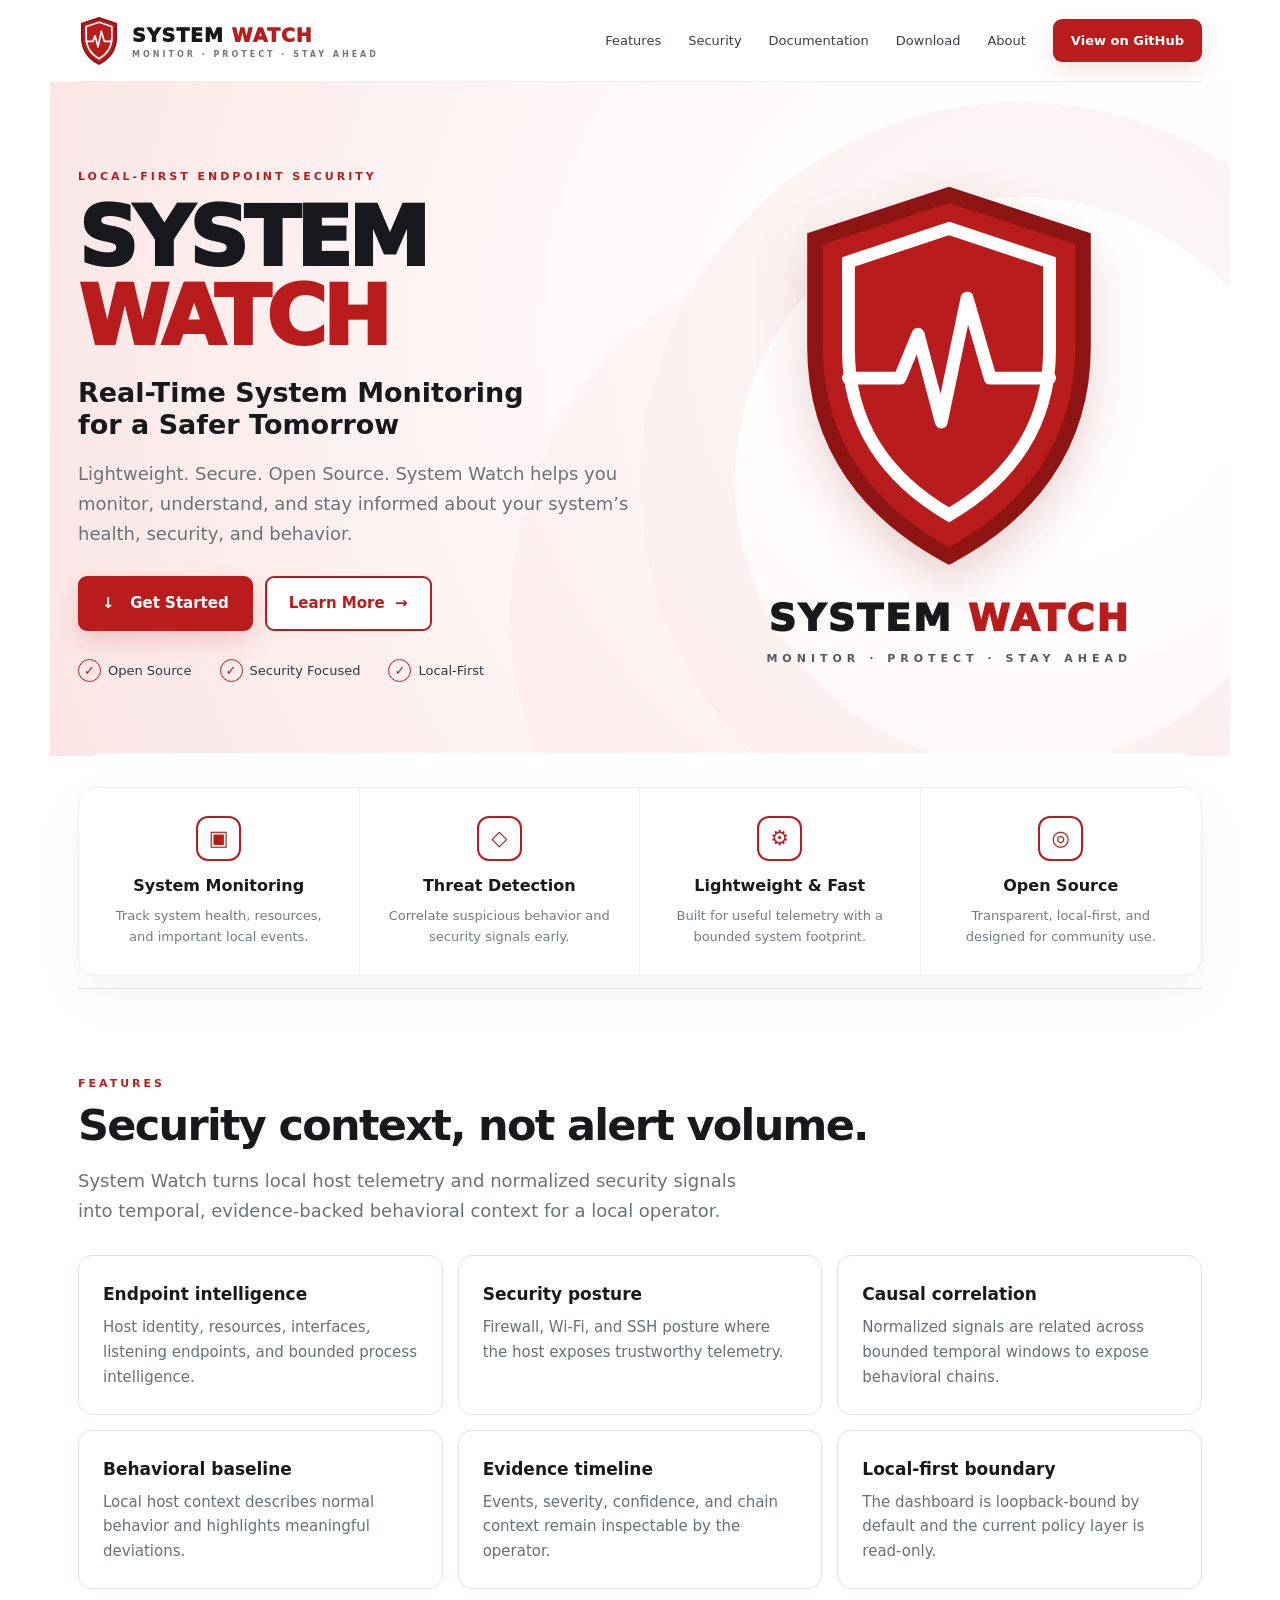
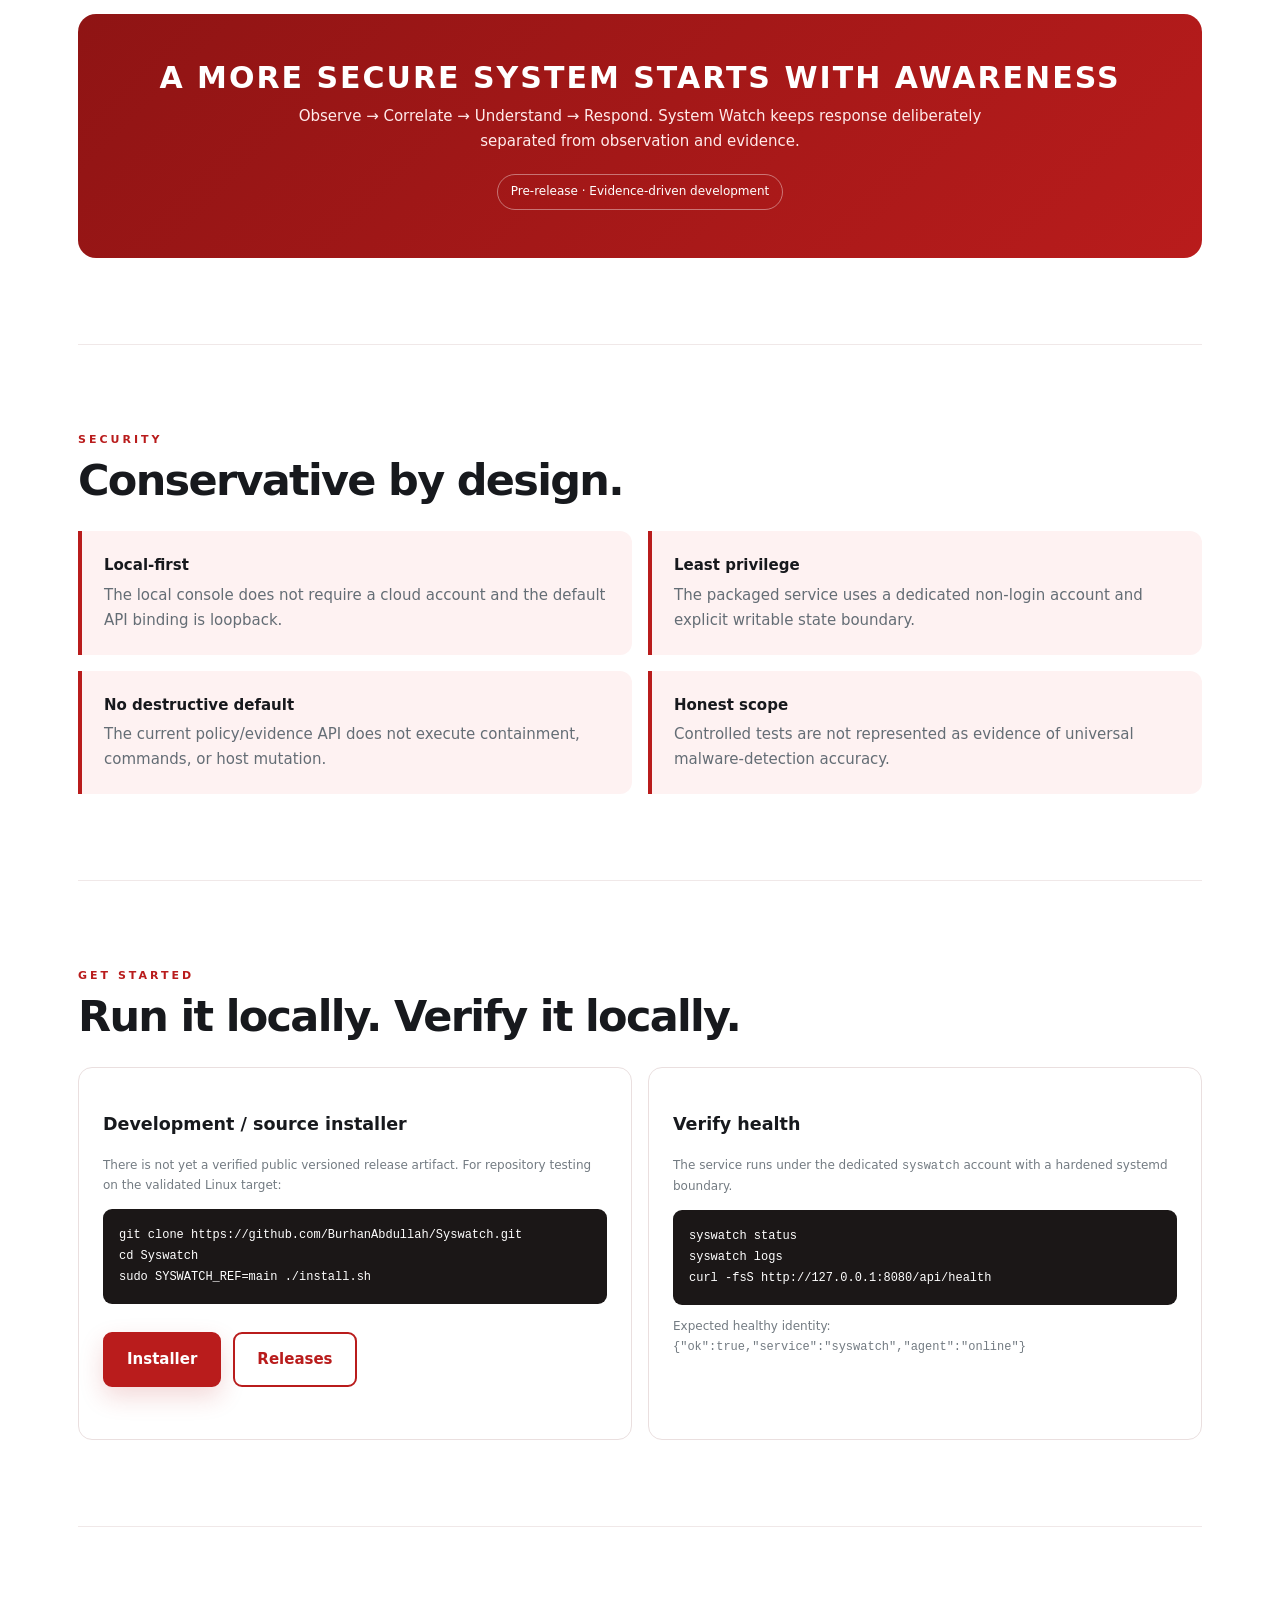
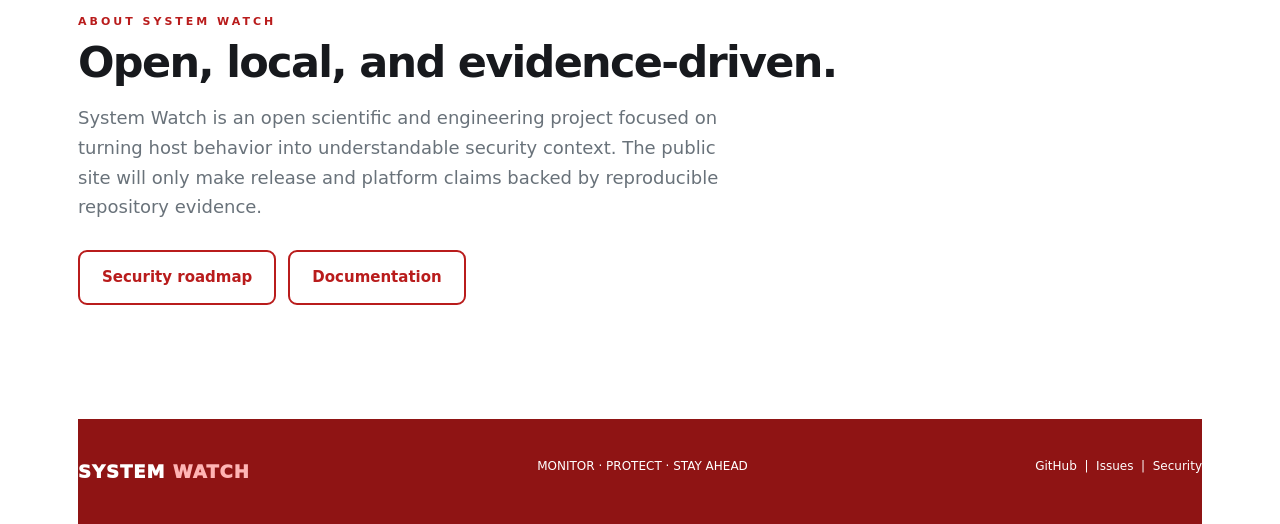
==== site/index.html @ 552bce1d "feat(site): redesign System Watch in red and white" ====
<!doctype html>
<html lang="en">
<head>
<meta charset="utf-8">
<meta name="viewport" content="width=device-width,initial-scale=1">
<meta name="description" content="System Watch — local-first endpoint security and host behavior monitoring.">
<meta name="theme-color" content="#b91c1c">
<meta name="referrer" content="no-referrer">
<title>System Watch — Monitor · Protect · Stay Ahead</title>
<style>
:root{--red:#b91c1c;--red-dark:#8f1414;--red-soft:#fef2f2;--ink:#17191d;--muted:#65707a;--line:#eadfdf;--white:#fff;--max:1180px}
*{box-sizing:border-box}html{scroll-behavior:smooth}body{margin:0;color:var(--ink);background:#fff;font:15px/1.65 Inter,ui-sans-serif,system-ui,-apple-system,BlinkMacSystemFont,"Segoe UI",sans-serif}a{color:inherit}a:focus-visible{outline:3px solid #ef4444;outline-offset:3px}.wrap{max-width:var(--max);margin:auto;padding:0 28px}nav{height:82px;display:flex;align-items:center;justify-content:space-between;border-bottom:1px solid #eee;background:#fff}.brand{display:flex;align-items:center;gap:12px;text-decoration:none}.brand img{width:42px;height:50px}.brand-text{font-size:19px;font-weight:950;letter-spacing:1px}.brand-text span{color:var(--red)}.brand-sub{display:block;font-size:8px;letter-spacing:3px;color:#777;font-weight:700;margin-top:-3px}.links{display:flex;gap:27px;align-items:center;font-size:13px;color:#394049}.links a{text-decoration:none}.links a:hover{color:var(--red)}.github{background:var(--red);color:#fff!important;padding:11px 18px;border-radius:9px;font-weight:800;box-shadow:0 8px 22px #b91c1c22}.hero{position:relative;overflow:hidden;margin:0 -28px;padding:86px 28px 74px;background:radial-gradient(circle at 83% 38%,#fff 0,#fff 20%,#fff7f7 48%,#fbe5e5 100%)}.hero:after{content:"";position:absolute;right:-170px;top:20px;width:570px;height:570px;border-radius:50%;border:95px solid #b91c1c0b;box-shadow:-130px 130px 0 #b91c1c06;pointer-events:none}.hero-inner{max-width:var(--max);margin:auto;display:grid;grid-template-columns:1.05fr .95fr;gap:60px;align-items:center;position:relative;z-index:1}.eyebrow{font-size:11px;font-weight:900;letter-spacing:3px;color:var(--red)}h1{font-size:clamp(50px,7vw,82px);line-height:.96;letter-spacing:-4px;margin:13px 0 20px;font-weight:950}h1 span{color:var(--red)}.tagline{font-size:27px;line-height:1.2;font-weight:800;max-width:610px;margin:0 0 17px}.lead{font-size:18px;color:#69727a;max-width:660px}.actions{display:flex;gap:12px;flex-wrap:wrap;margin:28px 0}.btn{display:inline-flex;align-items:center;justify-content:center;gap:8px;padding:13px 22px;border-radius:9px;text-decoration:none;font-weight:850;border:2px solid var(--red);color:var(--red);background:#fff}.btn.primary{background:var(--red);color:#fff;box-shadow:0 10px 24px #b91c1c2b}.trust{display:flex;gap:28px;flex-wrap:wrap;margin-top:28px;color:#303841;font-size:13px}.trust span:before{content:"✓";display:inline-flex;align-items:center;justify-content:center;width:21px;height:21px;border:1.5px solid var(--red);border-radius:50%;color:var(--red);font-weight:900;margin-right:7px}.logo-stage{text-align:center}.logo-stage img{width:min(330px,70%);filter:drop-shadow(0 20px 25px #8f141433)}.logo-word{font-size:38px;font-weight:950;letter-spacing:2px;margin-top:10px}.logo-word span{color:var(--red)}.logo-sub{font-size:11px;letter-spacing:5px;color:#525b63;font-weight:800}.features{background:#fff;border-radius:26px 26px 0 0;margin-top:-3px;position:relative;z-index:2;padding:34px 0 12px}.feature-grid{display:grid;grid-template-columns:repeat(4,1fr);border:1px solid #eee;border-radius:18px;box-shadow:0 18px 50px #1b10100d;background:#fff}.feature{padding:28px 24px;text-align:center;border-right:1px solid #eee}.feature:last-child{border-right:0}.icon{width:45px;height:45px;margin:0 auto 12px;border:2px solid var(--red);border-radius:12px;display:flex;align-items:center;justify-content:center;color:var(--red);font-size:21px;font-weight:900}.feature h3{margin:0 0 5px;font-size:16px}.feature p{margin:0;color:#727b83;font-size:13px}.section{padding:86px 0;border-top:1px solid #f0e8e8}.section h2{font-size:43px;line-height:1.08;letter-spacing:-1.7px;margin:8px 0 12px}.cards{display:grid;grid-template-columns:repeat(3,1fr);gap:15px;margin-top:30px}.card{padding:24px;border:1px solid var(--line);border-radius:14px;background:#fff}.card:hover{border-color:#e7aaaa;box-shadow:0 12px 35px #b91c1c0b}.card h3{margin:0 0 7px;font-size:17px}.card p{margin:0;color:var(--muted)}.red-band{margin:25px 0 0;background:linear-gradient(135deg,var(--red-dark),var(--red));color:#fff;border-radius:18px;padding:48px 35px;text-align:center}.red-band h2{margin:0 0 10px;font-size:30px;letter-spacing:2px}.red-band p{margin:0 auto;color:#ffeaea;max-width:700px}.status{display:inline-block;margin-top:20px;padding:7px 13px;border:1px solid #ffffff66;border-radius:999px;font-size:12px}.install{display:grid;grid-template-columns:1fr 1fr;gap:16px;margin-top:28px}.box{padding:24px;border:1px solid var(--line);border-radius:14px;background:#fff}.code{margin-top:13px;padding:16px;background:#1b1717;color:#fff;border-radius:9px;overflow:auto;font:12px/1.75 ui-monospace,SFMono-Regular,Consolas,monospace}.note{font-size:12px;color:#737b82}.limits{display:grid;grid-template-columns:repeat(2,1fr);gap:16px;margin-top:28px}.limit{padding:22px;border-left:4px solid var(--red);background:var(--red-soft);border-radius:0 12px 12px 0}.limit strong{display:block;margin-bottom:5px}.limit p{margin:0;color:#646d75}footer{margin-top:0;background:#8f1414;color:#fff;padding:38px 0}.footerline{display:flex;justify-content:space-between;gap:20px;flex-wrap:wrap;font-size:12px}.footerline a{text-decoration:none}.footer-brand{font-size:18px;font-weight:950;letter-spacing:1px}.footer-brand span{color:#ffb4b4}@media(max-width:850px){.links{display:none}.hero-inner,.install,.limits{grid-template-columns:1fr}.logo-stage{order:-1}.feature-grid{grid-template-columns:1fr 1fr}.feature:nth-child(2){border-right:0}.feature:nth-child(-n+2){border-bottom:1px solid #eee}.cards{grid-template-columns:1fr 1fr}}@media(max-width:560px){.wrap{padding:0 17px}.hero{margin:0 -17px;padding:58px 17px}.feature-grid,.cards,.limits{grid-template-columns:1fr}.feature{border-right:0!important;border-bottom:1px solid #eee}.feature:last-child{border-bottom:0}h1{font-size:52px;letter-spacing:-2.5px}.tagline{font-size:22px}.section{padding:62px 0}.section h2{font-size:35px}.trust{gap:12px;flex-direction:column}.logo-word{font-size:29px}.logo-stage img{width:220px}}@media(prefers-reduced-motion:reduce){html{scroll-behavior:auto}}
</style>
</head>
<body>
<div class="wrap">
<nav aria-label="Primary navigation"><a class="brand" href="#top"><img src="logo.svg" alt="System Watch shield logo"><span><span class="brand-text">SYSTEM <span>WATCH</span></span><span class="brand-sub">MONITOR · PROTECT · STAY AHEAD</span></span></a><div class="links"><a href="#product">Features</a><a href="#security">Security</a><a href="#install">Documentation</a><a href="#install">Download</a><a href="#about">About</a><a class="github" href="https://github.com/BurhanAbdullah/Syswatch">View on GitHub</a></div></nav>
<main id="top">
<section class="hero" aria-labelledby="hero-title"><div class="hero-inner"><div><div class="eyebrow">LOCAL-FIRST ENDPOINT SECURITY</div><h1 id="hero-title">SYSTEM <span>WATCH</span></h1><p class="tagline">Real-Time System Monitoring<br>for a Safer Tomorrow</p><p class="lead">Lightweight. Secure. Open Source. System Watch helps you monitor, understand, and stay informed about your system’s health, security, and behavior.</p><div class="actions"><a class="btn primary" href="#install">↓ &nbsp; Get Started</a><a class="btn" href="#product">Learn More &nbsp;→</a></div><div class="trust"><span>Open Source</span><span>Security Focused</span><span>Local-First</span></div></div><div class="logo-stage"><img src="logo.svg" alt="System Watch shield logo"><div class="logo-word">SYSTEM <span>WATCH</span></div><div class="logo-sub">MONITOR · PROTECT · STAY AHEAD</div></div></div></section>
<section class="features" aria-label="Highlights"><div class="feature-grid"><article class="feature"><div class="icon">▣</div><h3>System Monitoring</h3><p>Track system health, resources, and important local events.</p></article><article class="feature"><div class="icon">◇</div><h3>Threat Detection</h3><p>Correlate suspicious behavior and security signals early.</p></article><article class="feature"><div class="icon">⚙</div><h3>Lightweight &amp; Fast</h3><p>Built for useful telemetry with a bounded system footprint.</p></article><article class="feature"><div class="icon">◎</div><h3>Open Source</h3><p>Transparent, local-first, and designed for community use.</p></article></div></section>
<section class="section" id="product"><div class="eyebrow">FEATURES</div><h2>Security context, not alert volume.</h2><p class="lead">System Watch turns local host telemetry and normalized security signals into temporal, evidence-backed behavioral context for a local operator.</p><div class="cards"><article class="card"><h3>Endpoint intelligence</h3><p>Host identity, resources, interfaces, listening endpoints, and bounded process intelligence.</p></article><article class="card"><h3>Security posture</h3><p>Firewall, Wi-Fi, and SSH posture where the host exposes trustworthy telemetry.</p></article><article class="card"><h3>Causal correlation</h3><p>Normalized signals are related across bounded temporal windows to expose behavioral chains.</p></article><article class="card"><h3>Behavioral baseline</h3><p>Local host context describes normal behavior and highlights meaningful deviations.</p></article><article class="card"><h3>Evidence timeline</h3><p>Events, severity, confidence, and chain context remain inspectable by the operator.</p></article><article class="card"><h3>Local-first boundary</h3><p>The dashboard is loopback-bound by default and the current policy layer is read-only.</p></article></div><div class="red-band"><h2>A MORE SECURE SYSTEM STARTS WITH AWARENESS</h2><p>Observe → Correlate → Understand → Respond. System Watch keeps response deliberately separated from observation and evidence.</p><div class="status">Pre-release · Evidence-driven development</div></div></section>
<section class="section" id="security"><div class="eyebrow">SECURITY</div><h2>Conservative by design.</h2><div class="limits"><div class="limit"><strong>Local-first</strong><p>The local console does not require a cloud account and the default API binding is loopback.</p></div><div class="limit"><strong>Least privilege</strong><p>The packaged service uses a dedicated non-login account and explicit writable state boundary.</p></div><div class="limit"><strong>No destructive default</strong><p>The current policy/evidence API does not execute containment, commands, or host mutation.</p></div><div class="limit"><strong>Honest scope</strong><p>Controlled tests are not represented as evidence of universal malware-detection accuracy.</p></div></div></section>
<section class="section" id="install"><div class="eyebrow">GET STARTED</div><h2>Run it locally. Verify it locally.</h2><div class="install"><div class="box"><h3>Development / source installer</h3><p class="note">There is not yet a verified public versioned release artifact. For repository testing on the validated Linux target:</p><div class="code">git clone https://github.com/BurhanAbdullah/Syswatch.git<br>cd Syswatch<br>sudo SYSWATCH_REF=main ./install.sh</div><div class="actions"><a class="btn primary" href="https://github.com/BurhanAbdullah/Syswatch/blob/main/install.sh">Installer</a><a class="btn" href="https://github.com/BurhanAbdullah/Syswatch/releases">Releases</a></div></div><div class="box"><h3>Verify health</h3><p class="note">The service runs under the dedicated <code>syswatch</code> account with a hardened systemd boundary.</p><div class="code">syswatch status<br>syswatch logs<br>curl -fsS http://127.0.0.1:8080/api/health</div><p class="note">Expected healthy identity: <code>{"ok":true,"service":"syswatch","agent":"online"}</code></p></div></div></section>
<section class="section" id="about"><div class="eyebrow">ABOUT SYSTEM WATCH</div><h2>Open, local, and evidence-driven.</h2><p class="lead">System Watch is an open scientific and engineering project focused on turning host behavior into understandable security context. The public site will only make release and platform claims backed by reproducible repository evidence.</p><div class="actions"><a class="btn" href="https://github.com/BurhanAbdullah/Syswatch/issues/4">Security roadmap</a><a class="btn" href="https://github.com/BurhanAbdullah/Syswatch/tree/main/docs">Documentation</a></div></section>
</main>
<footer><div class="footerline"><span class="footer-brand">SYSTEM <span>WATCH</span></span><span>MONITOR · PROTECT · STAY AHEAD</span><span><a href="https://github.com/BurhanAbdullah/Syswatch">GitHub</a> &nbsp;|&nbsp; <a href="https://github.com/BurhanAbdullah/Syswatch/issues">Issues</a> &nbsp;|&nbsp; <a href="https://github.com/BurhanAbdullah/Syswatch/security">Security</a></span></div></footer>
</div>
</body>
</html>
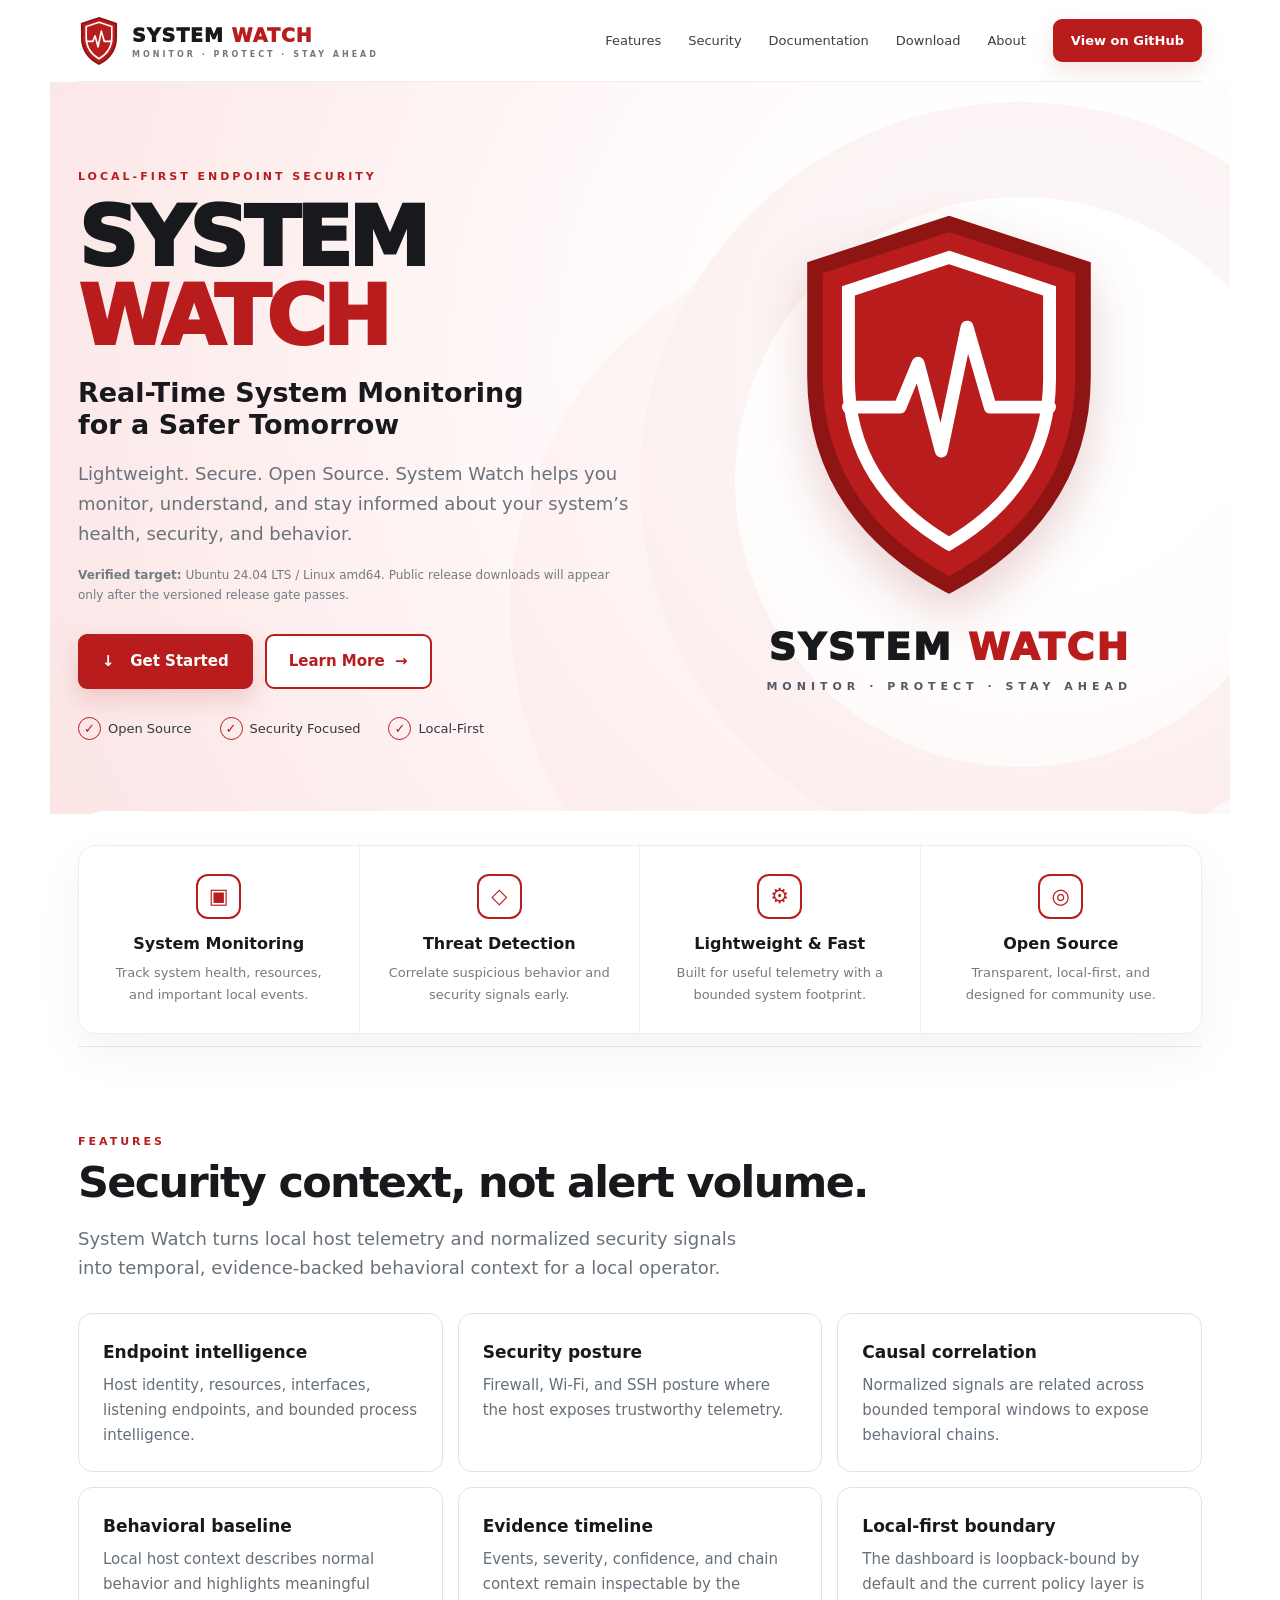
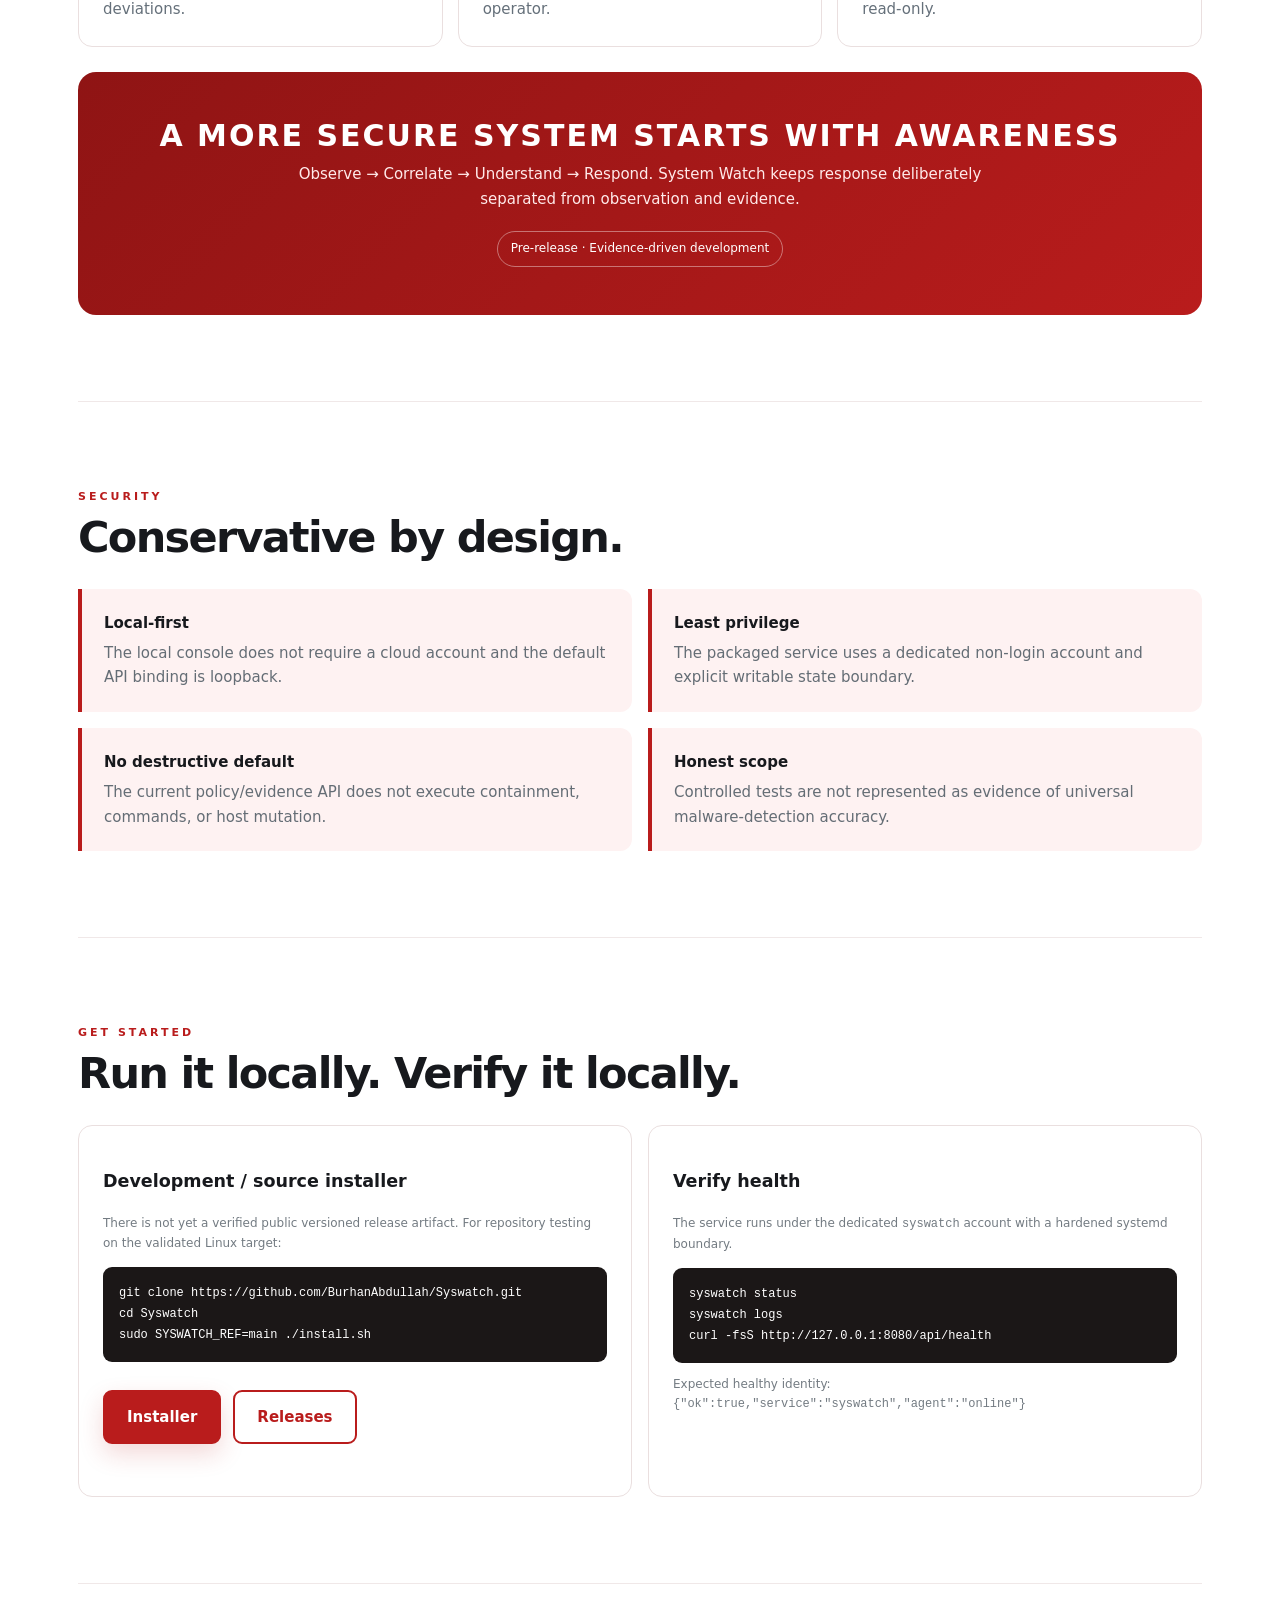
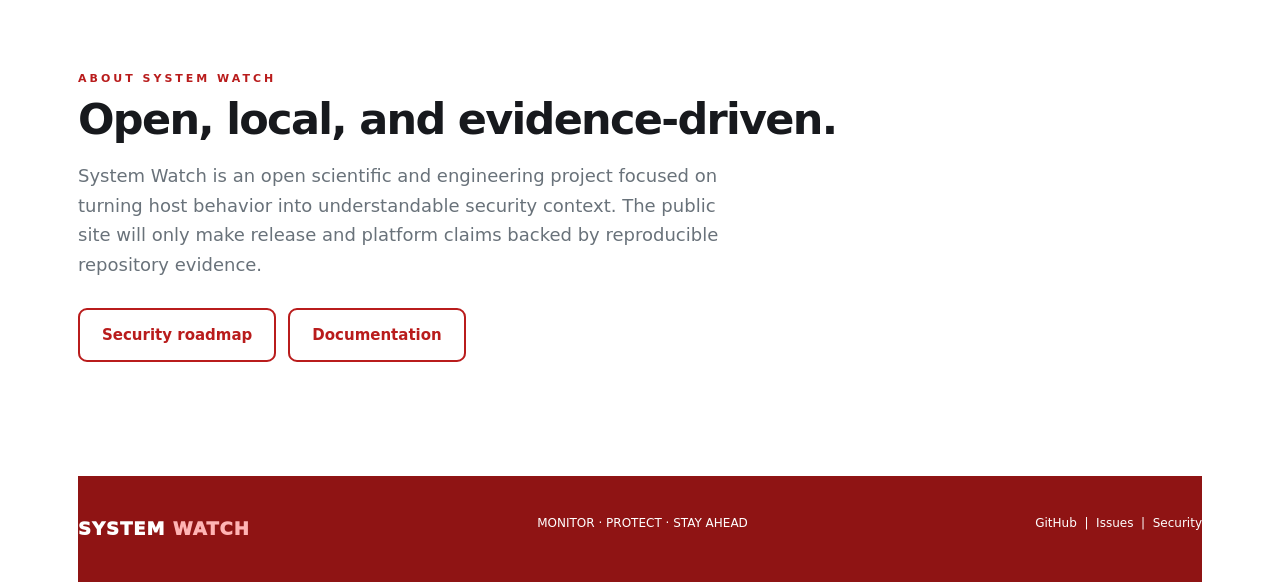
==== commit dac61ba0: "fix(site): preserve verified Ubuntu scope in redesign" ====
--- a/site/index.html
+++ b/site/index.html
@@ -16,7 +16,7 @@
 <div class="wrap">
 <nav aria-label="Primary navigation"><a class="brand" href="#top"><img src="logo.svg" alt="System Watch shield logo"><span><span class="brand-text">SYSTEM <span>WATCH</span></span><span class="brand-sub">MONITOR · PROTECT · STAY AHEAD</span></span></a><div class="links"><a href="#product">Features</a><a href="#security">Security</a><a href="#install">Documentation</a><a href="#install">Download</a><a href="#about">About</a><a class="github" href="https://github.com/BurhanAbdullah/Syswatch">View on GitHub</a></div></nav>
 <main id="top">
-<section class="hero" aria-labelledby="hero-title"><div class="hero-inner"><div><div class="eyebrow">LOCAL-FIRST ENDPOINT SECURITY</div><h1 id="hero-title">SYSTEM <span>WATCH</span></h1><p class="tagline">Real-Time System Monitoring<br>for a Safer Tomorrow</p><p class="lead">Lightweight. Secure. Open Source. System Watch helps you monitor, understand, and stay informed about your system’s health, security, and behavior.</p><div class="actions"><a class="btn primary" href="#install">↓ &nbsp; Get Started</a><a class="btn" href="#product">Learn More &nbsp;→</a></div><div class="trust"><span>Open Source</span><span>Security Focused</span><span>Local-First</span></div></div><div class="logo-stage"><img src="logo.svg" alt="System Watch shield logo"><div class="logo-word">SYSTEM <span>WATCH</span></div><div class="logo-sub">MONITOR · PROTECT · STAY AHEAD</div></div></div></section>
+<section class="hero" aria-labelledby="hero-title"><div class="hero-inner"><div><div class="eyebrow">LOCAL-FIRST ENDPOINT SECURITY</div><h1 id="hero-title">SYSTEM <span>WATCH</span></h1><p class="tagline">Real-Time System Monitoring<br>for a Safer Tomorrow</p><p class="lead">Lightweight. Secure. Open Source. System Watch helps you monitor, understand, and stay informed about your system’s health, security, and behavior.</p><p class="note"><strong>Verified target:</strong> Ubuntu 24.04 LTS / Linux amd64. Public release downloads will appear only after the versioned release gate passes.</p><div class="actions"><a class="btn primary" href="#install">↓ &nbsp; Get Started</a><a class="btn" href="#product">Learn More &nbsp;→</a></div><div class="trust"><span>Open Source</span><span>Security Focused</span><span>Local-First</span></div></div><div class="logo-stage"><img src="logo.svg" alt="System Watch shield logo"><div class="logo-word">SYSTEM <span>WATCH</span></div><div class="logo-sub">MONITOR · PROTECT · STAY AHEAD</div></div></div></section>
 <section class="features" aria-label="Highlights"><div class="feature-grid"><article class="feature"><div class="icon">▣</div><h3>System Monitoring</h3><p>Track system health, resources, and important local events.</p></article><article class="feature"><div class="icon">◇</div><h3>Threat Detection</h3><p>Correlate suspicious behavior and security signals early.</p></article><article class="feature"><div class="icon">⚙</div><h3>Lightweight &amp; Fast</h3><p>Built for useful telemetry with a bounded system footprint.</p></article><article class="feature"><div class="icon">◎</div><h3>Open Source</h3><p>Transparent, local-first, and designed for community use.</p></article></div></section>
 <section class="section" id="product"><div class="eyebrow">FEATURES</div><h2>Security context, not alert volume.</h2><p class="lead">System Watch turns local host telemetry and normalized security signals into temporal, evidence-backed behavioral context for a local operator.</p><div class="cards"><article class="card"><h3>Endpoint intelligence</h3><p>Host identity, resources, interfaces, listening endpoints, and bounded process intelligence.</p></article><article class="card"><h3>Security posture</h3><p>Firewall, Wi-Fi, and SSH posture where the host exposes trustworthy telemetry.</p></article><article class="card"><h3>Causal correlation</h3><p>Normalized signals are related across bounded temporal windows to expose behavioral chains.</p></article><article class="card"><h3>Behavioral baseline</h3><p>Local host context describes normal behavior and highlights meaningful deviations.</p></article><article class="card"><h3>Evidence timeline</h3><p>Events, severity, confidence, and chain context remain inspectable by the operator.</p></article><article class="card"><h3>Local-first boundary</h3><p>The dashboard is loopback-bound by default and the current policy layer is read-only.</p></article></div><div class="red-band"><h2>A MORE SECURE SYSTEM STARTS WITH AWARENESS</h2><p>Observe → Correlate → Understand → Respond. System Watch keeps response deliberately separated from observation and evidence.</p><div class="status">Pre-release · Evidence-driven development</div></div></section>
 <section class="section" id="security"><div class="eyebrow">SECURITY</div><h2>Conservative by design.</h2><div class="limits"><div class="limit"><strong>Local-first</strong><p>The local console does not require a cloud account and the default API binding is loopback.</p></div><div class="limit"><strong>Least privilege</strong><p>The packaged service uses a dedicated non-login account and explicit writable state boundary.</p></div><div class="limit"><strong>No destructive default</strong><p>The current policy/evidence API does not execute containment, commands, or host mutation.</p></div><div class="limit"><strong>Honest scope</strong><p>Controlled tests are not represented as evidence of universal malware-detection accuracy.</p></div></div></section>
@@ -26,4 +26,4 @@
 <footer><div class="footerline"><span class="footer-brand">SYSTEM <span>WATCH</span></span><span>MONITOR · PROTECT · STAY AHEAD</span><span><a href="https://github.com/BurhanAbdullah/Syswatch">GitHub</a> &nbsp;|&nbsp; <a href="https://github.com/BurhanAbdullah/Syswatch/issues">Issues</a> &nbsp;|&nbsp; <a href="https://github.com/BurhanAbdullah/Syswatch/security">Security</a></span></div></footer>
 </div>
 </body>
-</html>
+</html>
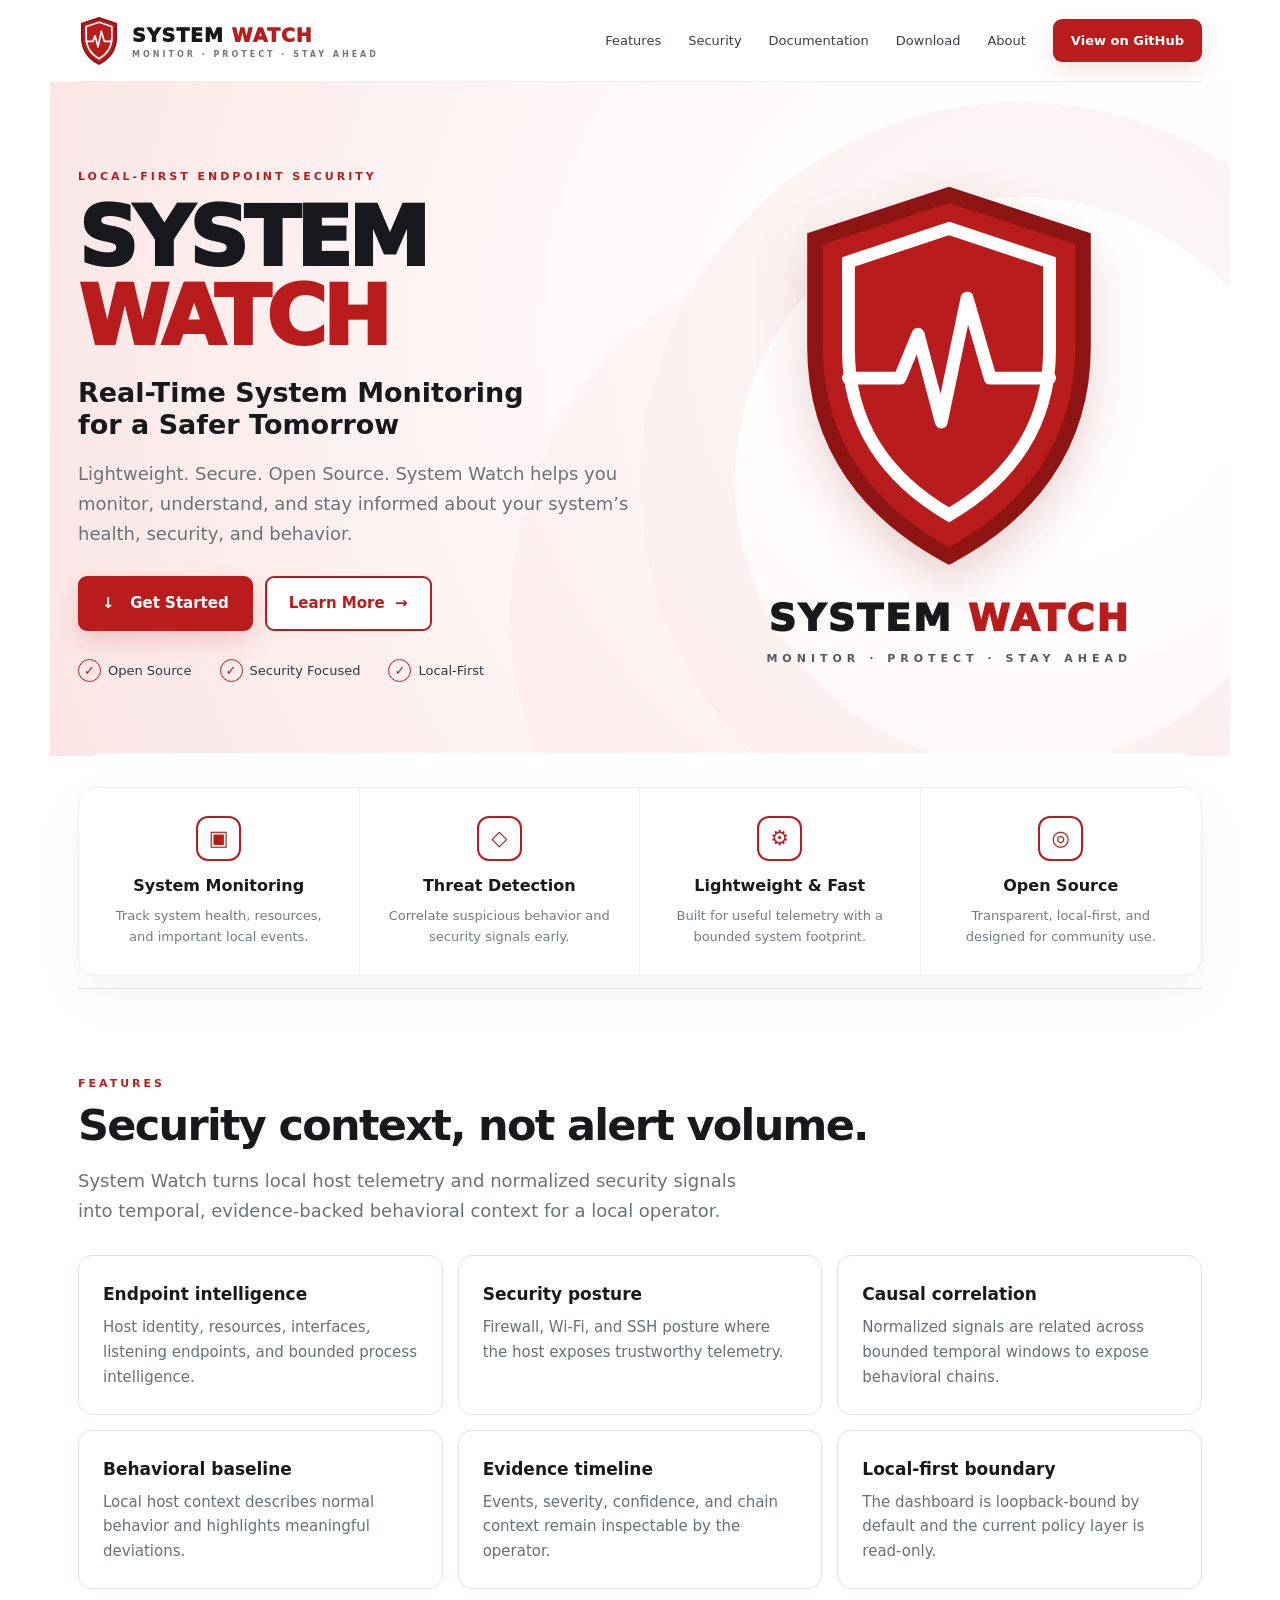
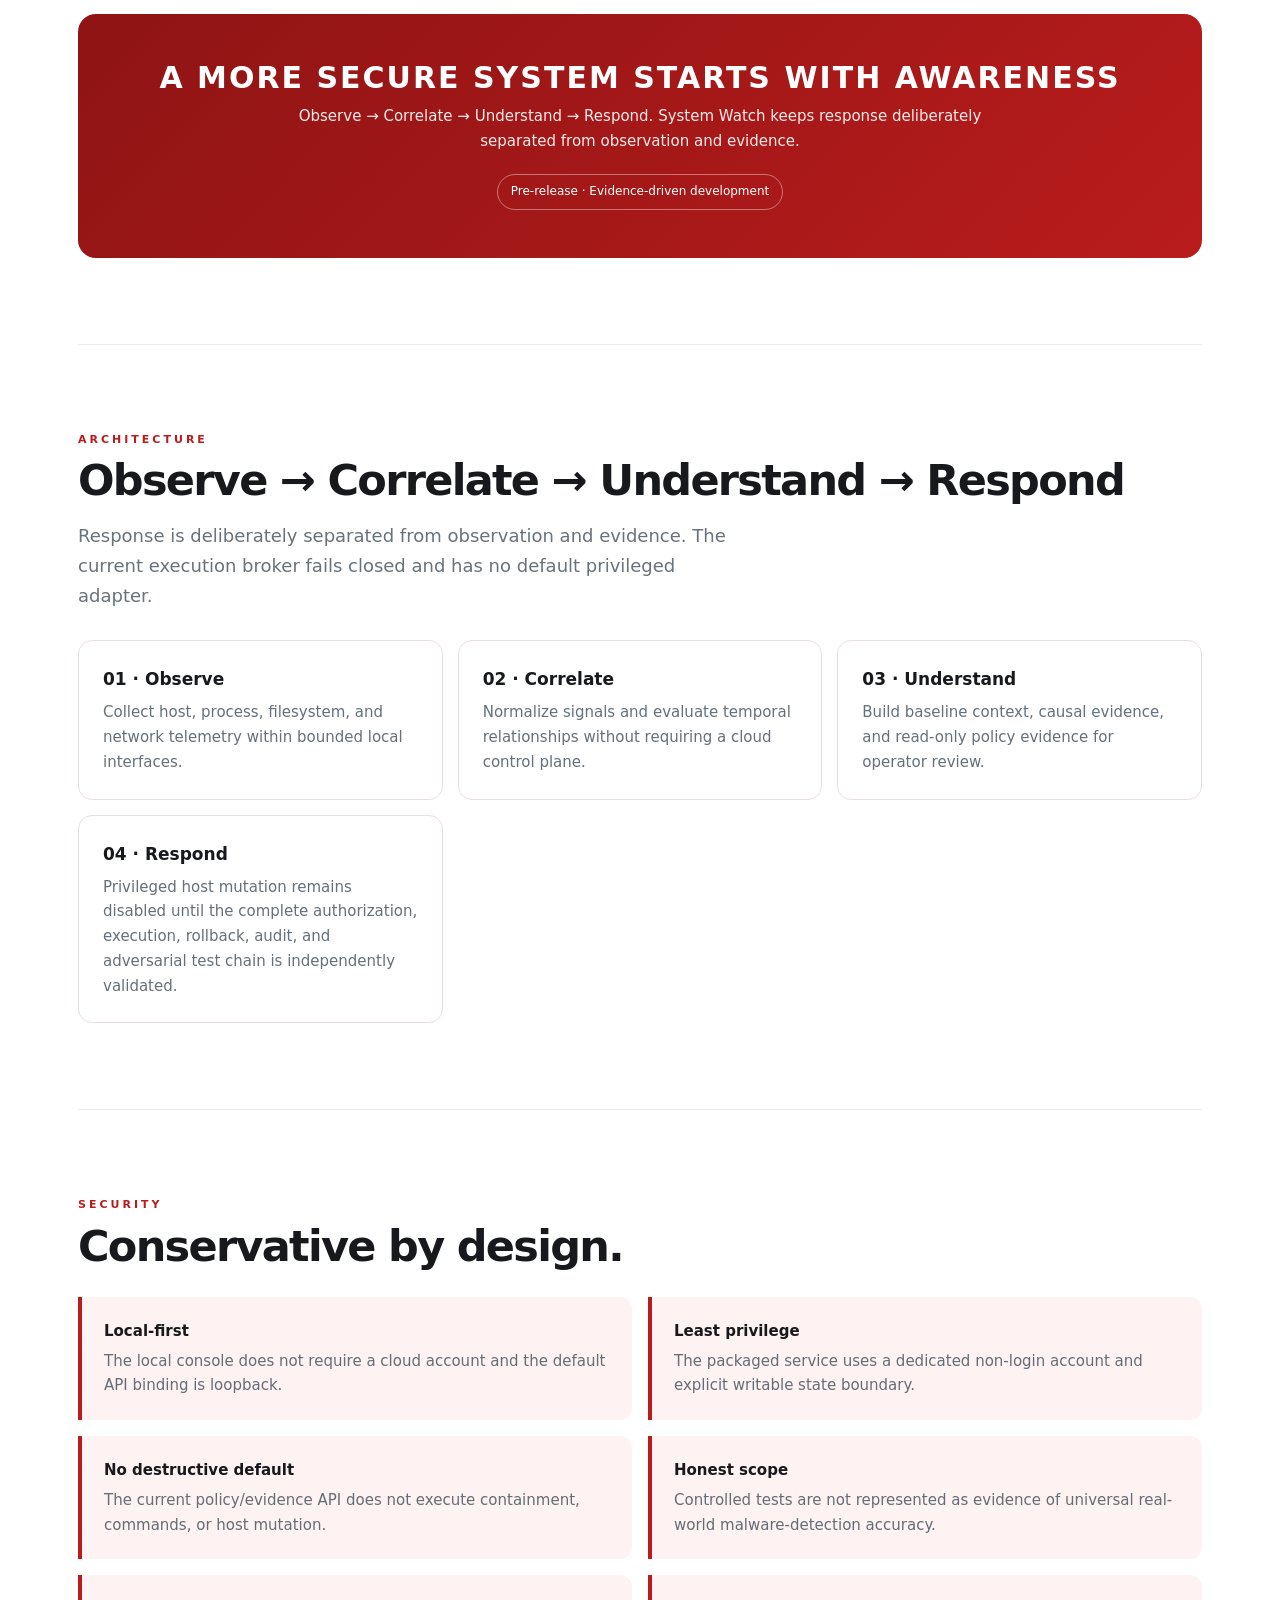
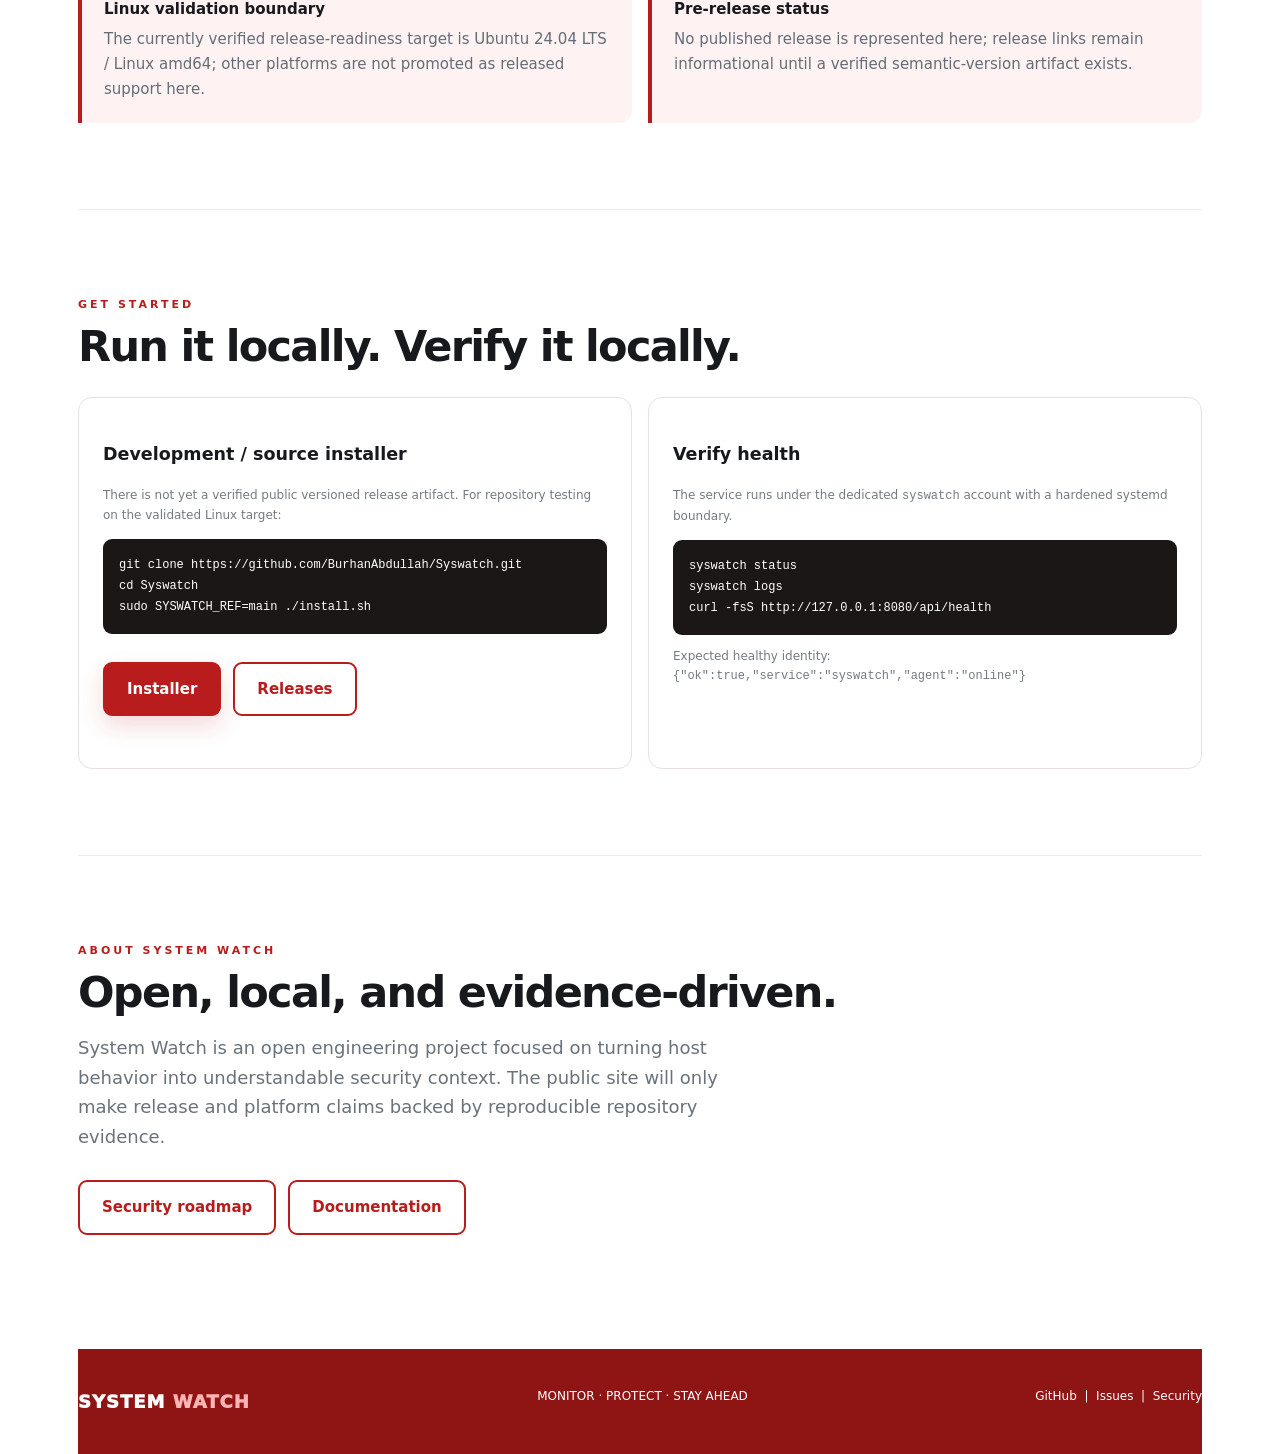
==== commit 2589e1a7: "fix(site): restore required architecture and bounded-claim sections" ====
--- a/site/index.html
+++ b/site/index.html
@@ -14,16 +14,17 @@
 </head>
 <body>
 <div class="wrap">
-<nav aria-label="Primary navigation"><a class="brand" href="#top"><img src="logo.svg" alt="System Watch shield logo"><span><span class="brand-text">SYSTEM <span>WATCH</span></span><span class="brand-sub">MONITOR · PROTECT · STAY AHEAD</span></span></a><div class="links"><a href="#product">Features</a><a href="#security">Security</a><a href="#install">Documentation</a><a href="#install">Download</a><a href="#about">About</a><a class="github" href="https://github.com/BurhanAbdullah/Syswatch">View on GitHub</a></div></nav>
+<nav aria-label="Primary navigation"><a class="brand" href="#top"><img src="logo.svg" alt="System Watch shield logo"><span><span class="brand-text">SYSTEM <span>WATCH</span></span><span class="brand-sub">MONITOR · PROTECT · STAY AHEAD</span></span></a><div class="links"><a href="#product">Features</a><a href="#architecture">Security</a><a href="#install">Documentation</a><a href="#install">Download</a><a href="#about">About</a><a class="github" href="https://github.com/BurhanAbdullah/Syswatch">View on GitHub</a></div></nav>
 <main id="top">
-<section class="hero" aria-labelledby="hero-title"><div class="hero-inner"><div><div class="eyebrow">LOCAL-FIRST ENDPOINT SECURITY</div><h1 id="hero-title">SYSTEM <span>WATCH</span></h1><p class="tagline">Real-Time System Monitoring<br>for a Safer Tomorrow</p><p class="lead">Lightweight. Secure. Open Source. System Watch helps you monitor, understand, and stay informed about your system’s health, security, and behavior.</p><p class="note"><strong>Verified target:</strong> Ubuntu 24.04 LTS / Linux amd64. Public release downloads will appear only after the versioned release gate passes.</p><div class="actions"><a class="btn primary" href="#install">↓ &nbsp; Get Started</a><a class="btn" href="#product">Learn More &nbsp;→</a></div><div class="trust"><span>Open Source</span><span>Security Focused</span><span>Local-First</span></div></div><div class="logo-stage"><img src="logo.svg" alt="System Watch shield logo"><div class="logo-word">SYSTEM <span>WATCH</span></div><div class="logo-sub">MONITOR · PROTECT · STAY AHEAD</div></div></div></section>
+<section class="hero" aria-labelledby="hero-title"><div class="hero-inner"><div><div class="eyebrow">LOCAL-FIRST ENDPOINT SECURITY</div><h1 id="hero-title">SYSTEM <span>WATCH</span></h1><p class="tagline">Real-Time System Monitoring<br>for a Safer Tomorrow</p><p class="lead">Lightweight. Secure. Open Source. System Watch helps you monitor, understand, and stay informed about your system’s health, security, and behavior.</p><div class="actions"><a class="btn primary" href="#install">↓ &nbsp; Get Started</a><a class="btn" href="#product">Learn More &nbsp;→</a></div><div class="trust"><span>Open Source</span><span>Security Focused</span><span>Local-First</span></div></div><div class="logo-stage"><img src="logo.svg" alt="System Watch shield logo"><div class="logo-word">SYSTEM <span>WATCH</span></div><div class="logo-sub">MONITOR · PROTECT · STAY AHEAD</div></div></div></section>
 <section class="features" aria-label="Highlights"><div class="feature-grid"><article class="feature"><div class="icon">▣</div><h3>System Monitoring</h3><p>Track system health, resources, and important local events.</p></article><article class="feature"><div class="icon">◇</div><h3>Threat Detection</h3><p>Correlate suspicious behavior and security signals early.</p></article><article class="feature"><div class="icon">⚙</div><h3>Lightweight &amp; Fast</h3><p>Built for useful telemetry with a bounded system footprint.</p></article><article class="feature"><div class="icon">◎</div><h3>Open Source</h3><p>Transparent, local-first, and designed for community use.</p></article></div></section>
 <section class="section" id="product"><div class="eyebrow">FEATURES</div><h2>Security context, not alert volume.</h2><p class="lead">System Watch turns local host telemetry and normalized security signals into temporal, evidence-backed behavioral context for a local operator.</p><div class="cards"><article class="card"><h3>Endpoint intelligence</h3><p>Host identity, resources, interfaces, listening endpoints, and bounded process intelligence.</p></article><article class="card"><h3>Security posture</h3><p>Firewall, Wi-Fi, and SSH posture where the host exposes trustworthy telemetry.</p></article><article class="card"><h3>Causal correlation</h3><p>Normalized signals are related across bounded temporal windows to expose behavioral chains.</p></article><article class="card"><h3>Behavioral baseline</h3><p>Local host context describes normal behavior and highlights meaningful deviations.</p></article><article class="card"><h3>Evidence timeline</h3><p>Events, severity, confidence, and chain context remain inspectable by the operator.</p></article><article class="card"><h3>Local-first boundary</h3><p>The dashboard is loopback-bound by default and the current policy layer is read-only.</p></article></div><div class="red-band"><h2>A MORE SECURE SYSTEM STARTS WITH AWARENESS</h2><p>Observe → Correlate → Understand → Respond. System Watch keeps response deliberately separated from observation and evidence.</p><div class="status">Pre-release · Evidence-driven development</div></div></section>
-<section class="section" id="security"><div class="eyebrow">SECURITY</div><h2>Conservative by design.</h2><div class="limits"><div class="limit"><strong>Local-first</strong><p>The local console does not require a cloud account and the default API binding is loopback.</p></div><div class="limit"><strong>Least privilege</strong><p>The packaged service uses a dedicated non-login account and explicit writable state boundary.</p></div><div class="limit"><strong>No destructive default</strong><p>The current policy/evidence API does not execute containment, commands, or host mutation.</p></div><div class="limit"><strong>Honest scope</strong><p>Controlled tests are not represented as evidence of universal malware-detection accuracy.</p></div></div></section>
+<section class="section" id="architecture"><div class="eyebrow">ARCHITECTURE</div><h2>Observe → Correlate → Understand → Respond</h2><p class="lead">Response is deliberately separated from observation and evidence. The current execution broker fails closed and has no default privileged adapter.</p><div class="cards"><article class="card"><h3>01 · Observe</h3><p>Collect host, process, filesystem, and network telemetry within bounded local interfaces.</p></article><article class="card"><h3>02 · Correlate</h3><p>Normalize signals and evaluate temporal relationships without requiring a cloud control plane.</p></article><article class="card"><h3>03 · Understand</h3><p>Build baseline context, causal evidence, and read-only policy evidence for operator review.</p></article><article class="card"><h3>04 · Respond</h3><p>Privileged host mutation remains disabled until the complete authorization, execution, rollback, audit, and adversarial test chain is independently validated.</p></article></div></section>
+<section class="section" id="security"><div class="eyebrow">SECURITY</div><h2>Conservative by design.</h2><div class="limits"><div class="limit"><strong>Local-first</strong><p>The local console does not require a cloud account and the default API binding is loopback.</p></div><div class="limit"><strong>Least privilege</strong><p>The packaged service uses a dedicated non-login account and explicit writable state boundary.</p></div><div class="limit"><strong>No destructive default</strong><p>The current policy/evidence API does not execute containment, commands, or host mutation.</p></div><div class="limit"><strong>Honest scope</strong><p>Controlled tests are not represented as evidence of universal real-world malware-detection accuracy.</p></div><div class="limit"><strong>Linux validation boundary</strong><p>The currently verified release-readiness target is Ubuntu 24.04 LTS / Linux amd64; other platforms are not promoted as released support here.</p></div><div class="limit"><strong>Pre-release status</strong><p>No published release is represented here; release links remain informational until a verified semantic-version artifact exists.</p></div></div></section>
 <section class="section" id="install"><div class="eyebrow">GET STARTED</div><h2>Run it locally. Verify it locally.</h2><div class="install"><div class="box"><h3>Development / source installer</h3><p class="note">There is not yet a verified public versioned release artifact. For repository testing on the validated Linux target:</p><div class="code">git clone https://github.com/BurhanAbdullah/Syswatch.git<br>cd Syswatch<br>sudo SYSWATCH_REF=main ./install.sh</div><div class="actions"><a class="btn primary" href="https://github.com/BurhanAbdullah/Syswatch/blob/main/install.sh">Installer</a><a class="btn" href="https://github.com/BurhanAbdullah/Syswatch/releases">Releases</a></div></div><div class="box"><h3>Verify health</h3><p class="note">The service runs under the dedicated <code>syswatch</code> account with a hardened systemd boundary.</p><div class="code">syswatch status<br>syswatch logs<br>curl -fsS http://127.0.0.1:8080/api/health</div><p class="note">Expected healthy identity: <code>{"ok":true,"service":"syswatch","agent":"online"}</code></p></div></div></section>
-<section class="section" id="about"><div class="eyebrow">ABOUT SYSTEM WATCH</div><h2>Open, local, and evidence-driven.</h2><p class="lead">System Watch is an open scientific and engineering project focused on turning host behavior into understandable security context. The public site will only make release and platform claims backed by reproducible repository evidence.</p><div class="actions"><a class="btn" href="https://github.com/BurhanAbdullah/Syswatch/issues/4">Security roadmap</a><a class="btn" href="https://github.com/BurhanAbdullah/Syswatch/tree/main/docs">Documentation</a></div></section>
+<section class="section" id="about"><div class="eyebrow">ABOUT SYSTEM WATCH</div><h2>Open, local, and evidence-driven.</h2><p class="lead">System Watch is an open engineering project focused on turning host behavior into understandable security context. The public site will only make release and platform claims backed by reproducible repository evidence.</p><div class="actions"><a class="btn" href="https://github.com/BurhanAbdullah/Syswatch/issues/4">Security roadmap</a><a class="btn" href="https://github.com/BurhanAbdullah/Syswatch/tree/main/docs">Documentation</a></div></section>
 </main>
 <footer><div class="footerline"><span class="footer-brand">SYSTEM <span>WATCH</span></span><span>MONITOR · PROTECT · STAY AHEAD</span><span><a href="https://github.com/BurhanAbdullah/Syswatch">GitHub</a> &nbsp;|&nbsp; <a href="https://github.com/BurhanAbdullah/Syswatch/issues">Issues</a> &nbsp;|&nbsp; <a href="https://github.com/BurhanAbdullah/Syswatch/security">Security</a></span></div></footer>
 </div>
 </body>
-</html>+</html>
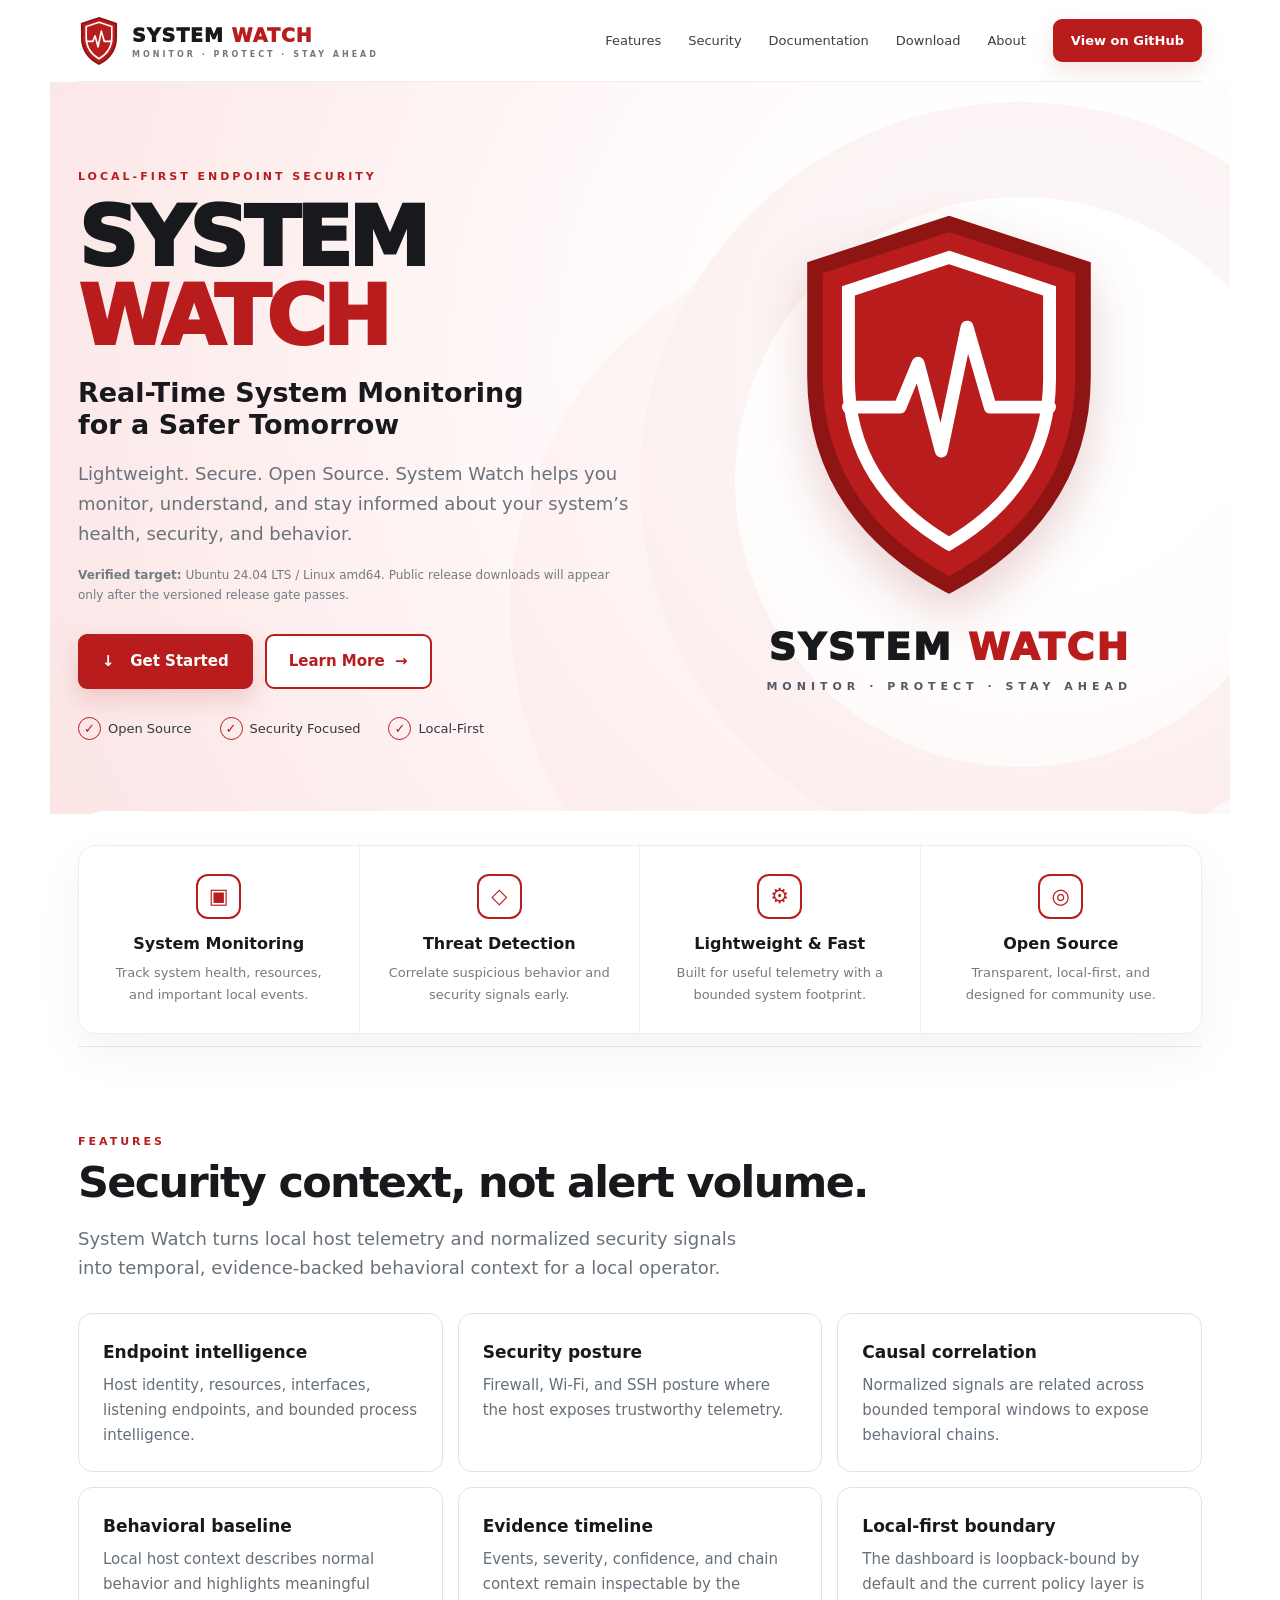
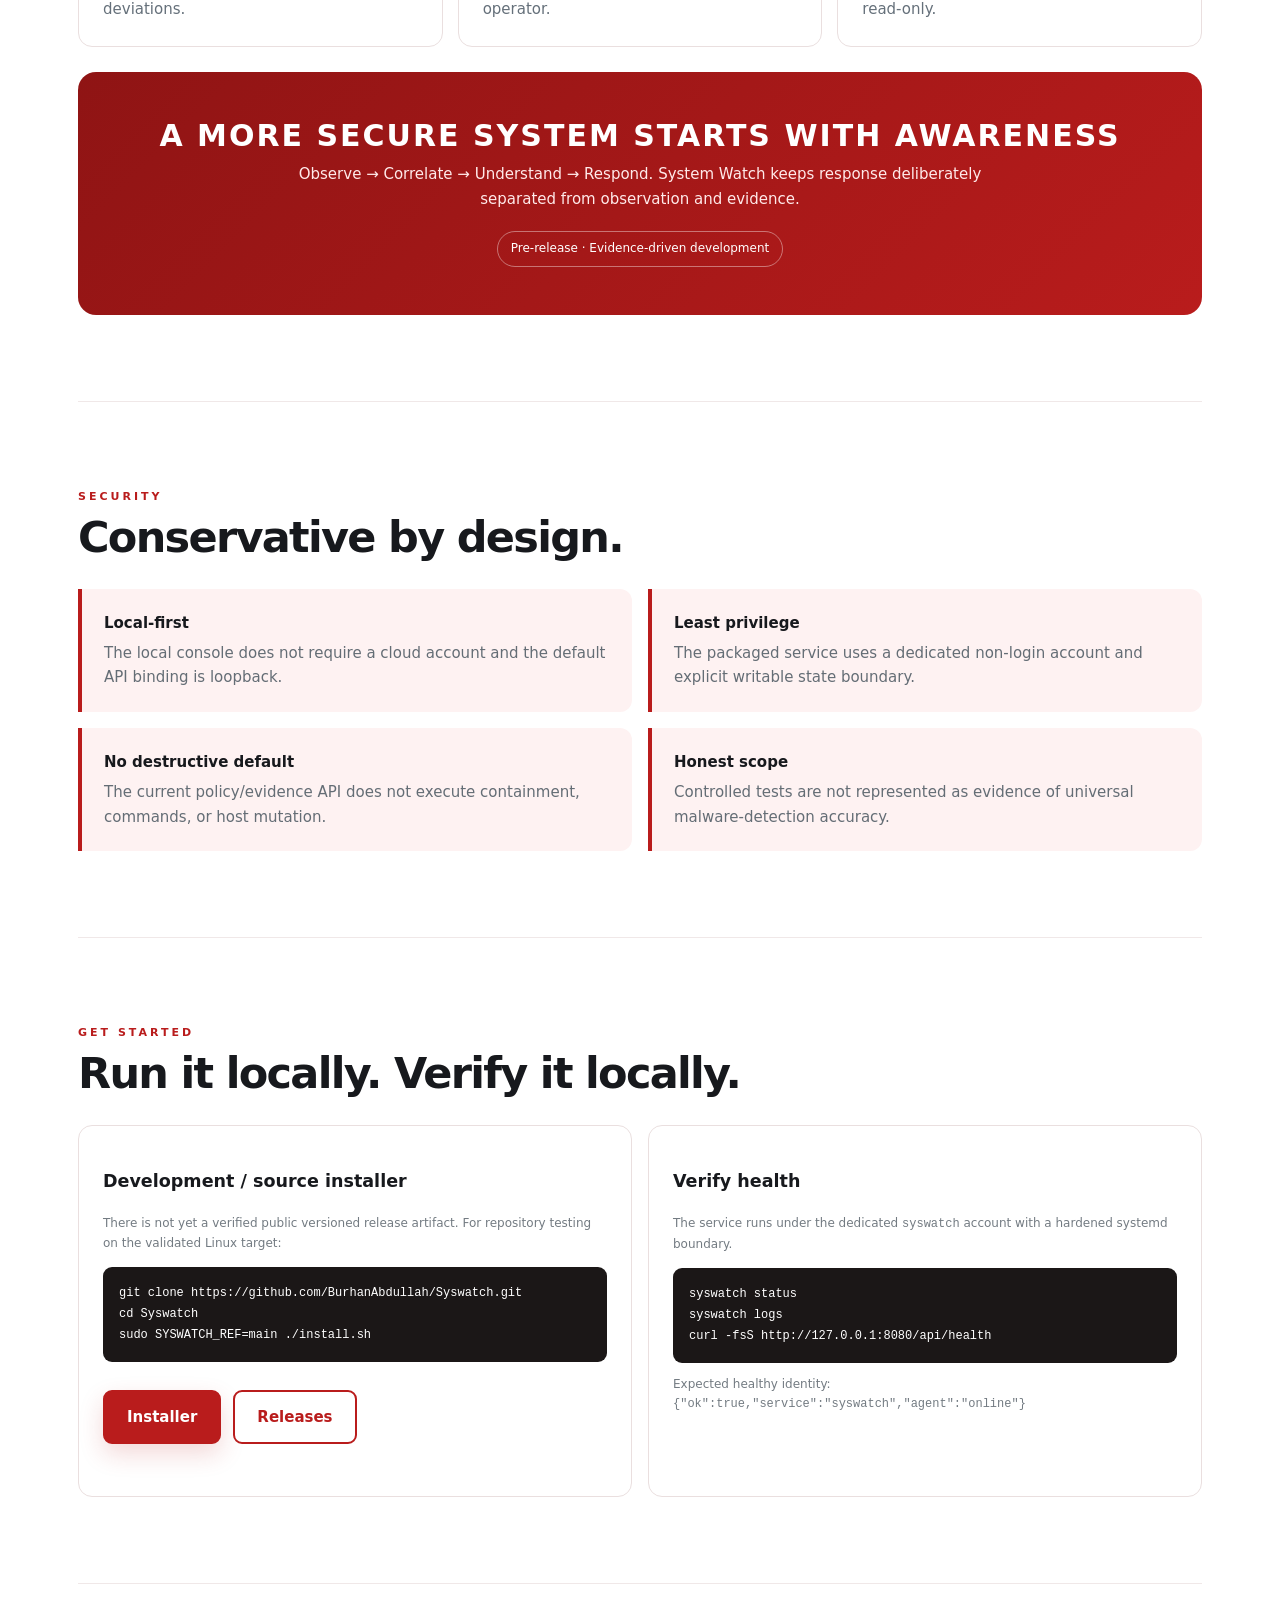
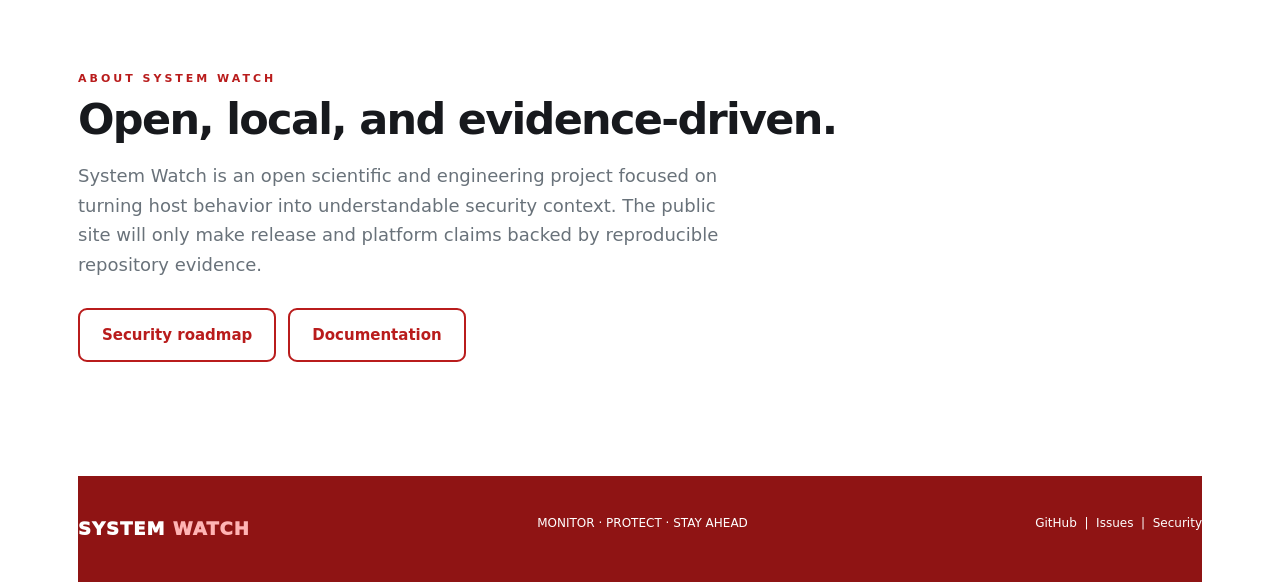
==== commit 76dc90ae: "site: prevent indexing of pre-release Pages staging" ====
--- a/site/index.html
+++ b/site/index.html
@@ -3,6 +3,7 @@
 <head>
 <meta charset="utf-8">
 <meta name="viewport" content="width=device-width,initial-scale=1">
+<meta name="robots" content="noindex,nofollow,noarchive">
 <meta name="description" content="System Watch — local-first endpoint security and host behavior monitoring.">
 <meta name="theme-color" content="#b91c1c">
 <meta name="referrer" content="no-referrer">
@@ -14,15 +15,14 @@
 </head>
 <body>
 <div class="wrap">
-<nav aria-label="Primary navigation"><a class="brand" href="#top"><img src="logo.svg" alt="System Watch shield logo"><span><span class="brand-text">SYSTEM <span>WATCH</span></span><span class="brand-sub">MONITOR · PROTECT · STAY AHEAD</span></span></a><div class="links"><a href="#product">Features</a><a href="#architecture">Security</a><a href="#install">Documentation</a><a href="#install">Download</a><a href="#about">About</a><a class="github" href="https://github.com/BurhanAbdullah/Syswatch">View on GitHub</a></div></nav>
+<nav aria-label="Primary navigation"><a class="brand" href="#top"><img src="logo.svg" alt="System Watch shield logo"><span><span class="brand-text">SYSTEM <span>WATCH</span></span><span class="brand-sub">MONITOR · PROTECT · STAY AHEAD</span></span></a><div class="links"><a href="#product">Features</a><a href="#security">Security</a><a href="#install">Documentation</a><a href="#install">Download</a><a href="#about">About</a><a class="github" href="https://github.com/BurhanAbdullah/Syswatch">View on GitHub</a></div></nav>
 <main id="top">
-<section class="hero" aria-labelledby="hero-title"><div class="hero-inner"><div><div class="eyebrow">LOCAL-FIRST ENDPOINT SECURITY</div><h1 id="hero-title">SYSTEM <span>WATCH</span></h1><p class="tagline">Real-Time System Monitoring<br>for a Safer Tomorrow</p><p class="lead">Lightweight. Secure. Open Source. System Watch helps you monitor, understand, and stay informed about your system’s health, security, and behavior.</p><div class="actions"><a class="btn primary" href="#install">↓ &nbsp; Get Started</a><a class="btn" href="#product">Learn More &nbsp;→</a></div><div class="trust"><span>Open Source</span><span>Security Focused</span><span>Local-First</span></div></div><div class="logo-stage"><img src="logo.svg" alt="System Watch shield logo"><div class="logo-word">SYSTEM <span>WATCH</span></div><div class="logo-sub">MONITOR · PROTECT · STAY AHEAD</div></div></div></section>
+<section class="hero" aria-labelledby="hero-title"><div class="hero-inner"><div><div class="eyebrow">LOCAL-FIRST ENDPOINT SECURITY</div><h1 id="hero-title">SYSTEM <span>WATCH</span></h1><p class="tagline">Real-Time System Monitoring<br>for a Safer Tomorrow</p><p class="lead">Lightweight. Secure. Open Source. System Watch helps you monitor, understand, and stay informed about your system’s health, security, and behavior.</p><p class="note"><strong>Verified target:</strong> Ubuntu 24.04 LTS / Linux amd64. Public release downloads will appear only after the versioned release gate passes.</p><div class="actions"><a class="btn primary" href="#install">↓ &nbsp; Get Started</a><a class="btn" href="#product">Learn More &nbsp;→</a></div><div class="trust"><span>Open Source</span><span>Security Focused</span><span>Local-First</span></div></div><div class="logo-stage"><img src="logo.svg" alt="System Watch shield logo"><div class="logo-word">SYSTEM <span>WATCH</span></div><div class="logo-sub">MONITOR · PROTECT · STAY AHEAD</div></div></div></section>
 <section class="features" aria-label="Highlights"><div class="feature-grid"><article class="feature"><div class="icon">▣</div><h3>System Monitoring</h3><p>Track system health, resources, and important local events.</p></article><article class="feature"><div class="icon">◇</div><h3>Threat Detection</h3><p>Correlate suspicious behavior and security signals early.</p></article><article class="feature"><div class="icon">⚙</div><h3>Lightweight &amp; Fast</h3><p>Built for useful telemetry with a bounded system footprint.</p></article><article class="feature"><div class="icon">◎</div><h3>Open Source</h3><p>Transparent, local-first, and designed for community use.</p></article></div></section>
 <section class="section" id="product"><div class="eyebrow">FEATURES</div><h2>Security context, not alert volume.</h2><p class="lead">System Watch turns local host telemetry and normalized security signals into temporal, evidence-backed behavioral context for a local operator.</p><div class="cards"><article class="card"><h3>Endpoint intelligence</h3><p>Host identity, resources, interfaces, listening endpoints, and bounded process intelligence.</p></article><article class="card"><h3>Security posture</h3><p>Firewall, Wi-Fi, and SSH posture where the host exposes trustworthy telemetry.</p></article><article class="card"><h3>Causal correlation</h3><p>Normalized signals are related across bounded temporal windows to expose behavioral chains.</p></article><article class="card"><h3>Behavioral baseline</h3><p>Local host context describes normal behavior and highlights meaningful deviations.</p></article><article class="card"><h3>Evidence timeline</h3><p>Events, severity, confidence, and chain context remain inspectable by the operator.</p></article><article class="card"><h3>Local-first boundary</h3><p>The dashboard is loopback-bound by default and the current policy layer is read-only.</p></article></div><div class="red-band"><h2>A MORE SECURE SYSTEM STARTS WITH AWARENESS</h2><p>Observe → Correlate → Understand → Respond. System Watch keeps response deliberately separated from observation and evidence.</p><div class="status">Pre-release · Evidence-driven development</div></div></section>
-<section class="section" id="architecture"><div class="eyebrow">ARCHITECTURE</div><h2>Observe → Correlate → Understand → Respond</h2><p class="lead">Response is deliberately separated from observation and evidence. The current execution broker fails closed and has no default privileged adapter.</p><div class="cards"><article class="card"><h3>01 · Observe</h3><p>Collect host, process, filesystem, and network telemetry within bounded local interfaces.</p></article><article class="card"><h3>02 · Correlate</h3><p>Normalize signals and evaluate temporal relationships without requiring a cloud control plane.</p></article><article class="card"><h3>03 · Understand</h3><p>Build baseline context, causal evidence, and read-only policy evidence for operator review.</p></article><article class="card"><h3>04 · Respond</h3><p>Privileged host mutation remains disabled until the complete authorization, execution, rollback, audit, and adversarial test chain is independently validated.</p></article></div></section>
-<section class="section" id="security"><div class="eyebrow">SECURITY</div><h2>Conservative by design.</h2><div class="limits"><div class="limit"><strong>Local-first</strong><p>The local console does not require a cloud account and the default API binding is loopback.</p></div><div class="limit"><strong>Least privilege</strong><p>The packaged service uses a dedicated non-login account and explicit writable state boundary.</p></div><div class="limit"><strong>No destructive default</strong><p>The current policy/evidence API does not execute containment, commands, or host mutation.</p></div><div class="limit"><strong>Honest scope</strong><p>Controlled tests are not represented as evidence of universal real-world malware-detection accuracy.</p></div><div class="limit"><strong>Linux validation boundary</strong><p>The currently verified release-readiness target is Ubuntu 24.04 LTS / Linux amd64; other platforms are not promoted as released support here.</p></div><div class="limit"><strong>Pre-release status</strong><p>No published release is represented here; release links remain informational until a verified semantic-version artifact exists.</p></div></div></section>
+<section class="section" id="security"><div class="eyebrow">SECURITY</div><h2>Conservative by design.</h2><div class="limits"><div class="limit"><strong>Local-first</strong><p>The local console does not require a cloud account and the default API binding is loopback.</p></div><div class="limit"><strong>Least privilege</strong><p>The packaged service uses a dedicated non-login account and explicit writable state boundary.</p></div><div class="limit"><strong>No destructive default</strong><p>The current policy/evidence API does not execute containment, commands, or host mutation.</p></div><div class="limit"><strong>Honest scope</strong><p>Controlled tests are not represented as evidence of universal malware-detection accuracy.</p></div></div></section>
 <section class="section" id="install"><div class="eyebrow">GET STARTED</div><h2>Run it locally. Verify it locally.</h2><div class="install"><div class="box"><h3>Development / source installer</h3><p class="note">There is not yet a verified public versioned release artifact. For repository testing on the validated Linux target:</p><div class="code">git clone https://github.com/BurhanAbdullah/Syswatch.git<br>cd Syswatch<br>sudo SYSWATCH_REF=main ./install.sh</div><div class="actions"><a class="btn primary" href="https://github.com/BurhanAbdullah/Syswatch/blob/main/install.sh">Installer</a><a class="btn" href="https://github.com/BurhanAbdullah/Syswatch/releases">Releases</a></div></div><div class="box"><h3>Verify health</h3><p class="note">The service runs under the dedicated <code>syswatch</code> account with a hardened systemd boundary.</p><div class="code">syswatch status<br>syswatch logs<br>curl -fsS http://127.0.0.1:8080/api/health</div><p class="note">Expected healthy identity: <code>{"ok":true,"service":"syswatch","agent":"online"}</code></p></div></div></section>
-<section class="section" id="about"><div class="eyebrow">ABOUT SYSTEM WATCH</div><h2>Open, local, and evidence-driven.</h2><p class="lead">System Watch is an open engineering project focused on turning host behavior into understandable security context. The public site will only make release and platform claims backed by reproducible repository evidence.</p><div class="actions"><a class="btn" href="https://github.com/BurhanAbdullah/Syswatch/issues/4">Security roadmap</a><a class="btn" href="https://github.com/BurhanAbdullah/Syswatch/tree/main/docs">Documentation</a></div></section>
+<section class="section" id="about"><div class="eyebrow">ABOUT SYSTEM WATCH</div><h2>Open, local, and evidence-driven.</h2><p class="lead">System Watch is an open scientific and engineering project focused on turning host behavior into understandable security context. The public site will only make release and platform claims backed by reproducible repository evidence.</p><div class="actions"><a class="btn" href="https://github.com/BurhanAbdullah/Syswatch/issues/4">Security roadmap</a><a class="btn" href="https://github.com/BurhanAbdullah/Syswatch/tree/main/docs">Documentation</a></div></section>
 </main>
 <footer><div class="footerline"><span class="footer-brand">SYSTEM <span>WATCH</span></span><span>MONITOR · PROTECT · STAY AHEAD</span><span><a href="https://github.com/BurhanAbdullah/Syswatch">GitHub</a> &nbsp;|&nbsp; <a href="https://github.com/BurhanAbdullah/Syswatch/issues">Issues</a> &nbsp;|&nbsp; <a href="https://github.com/BurhanAbdullah/Syswatch/security">Security</a></span></div></footer>
 </div>
